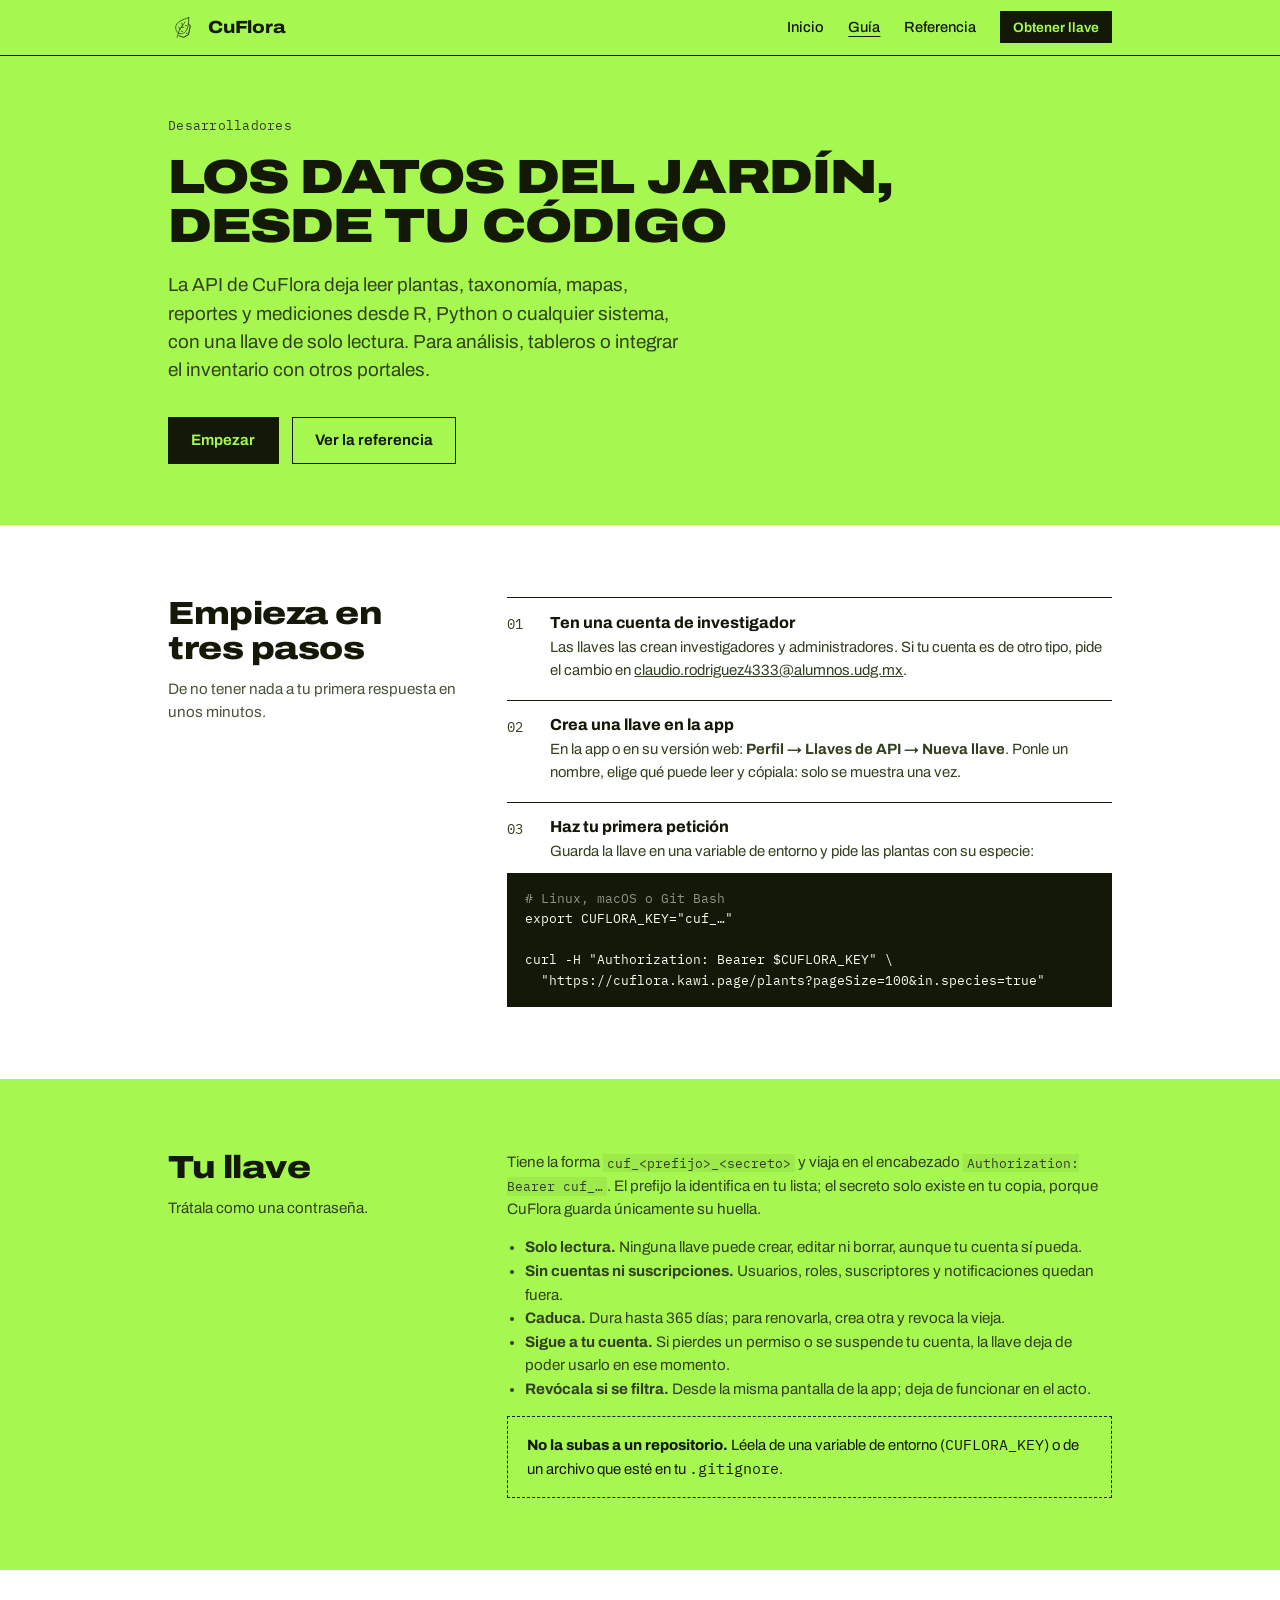
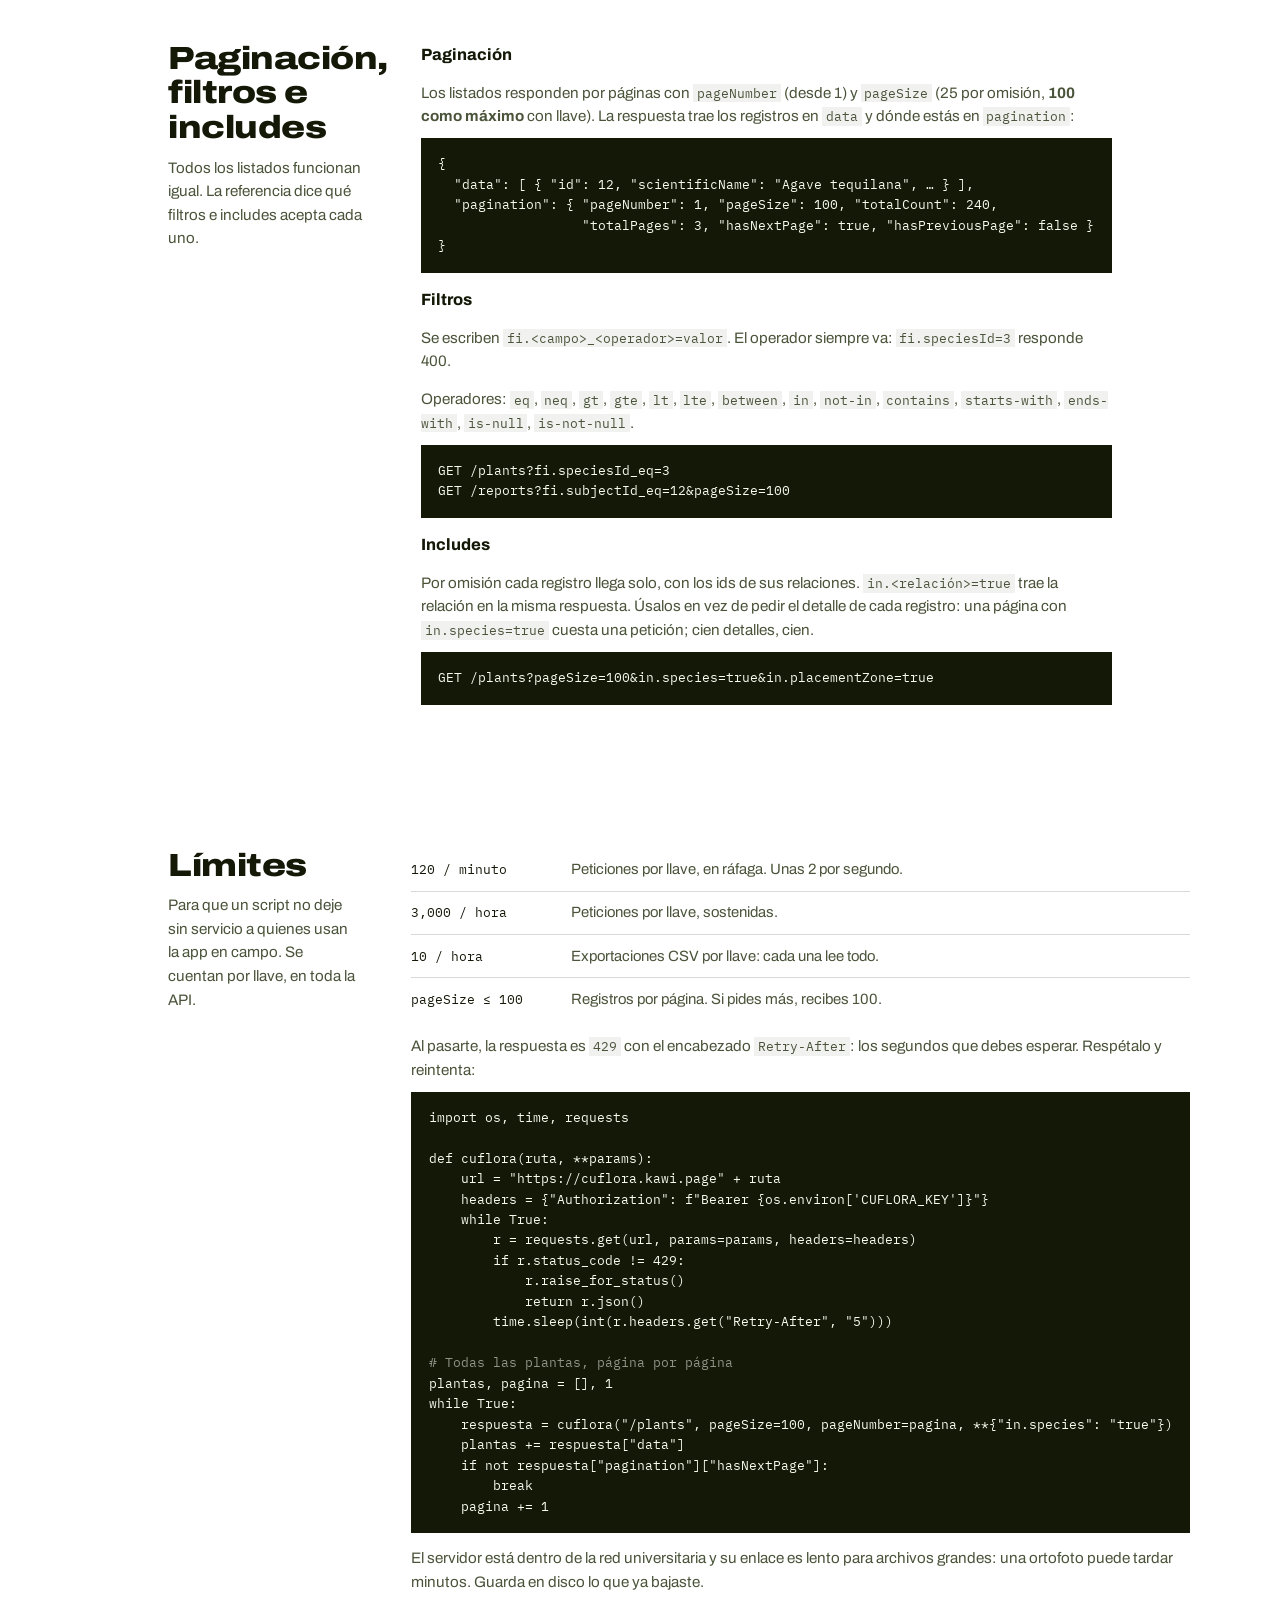
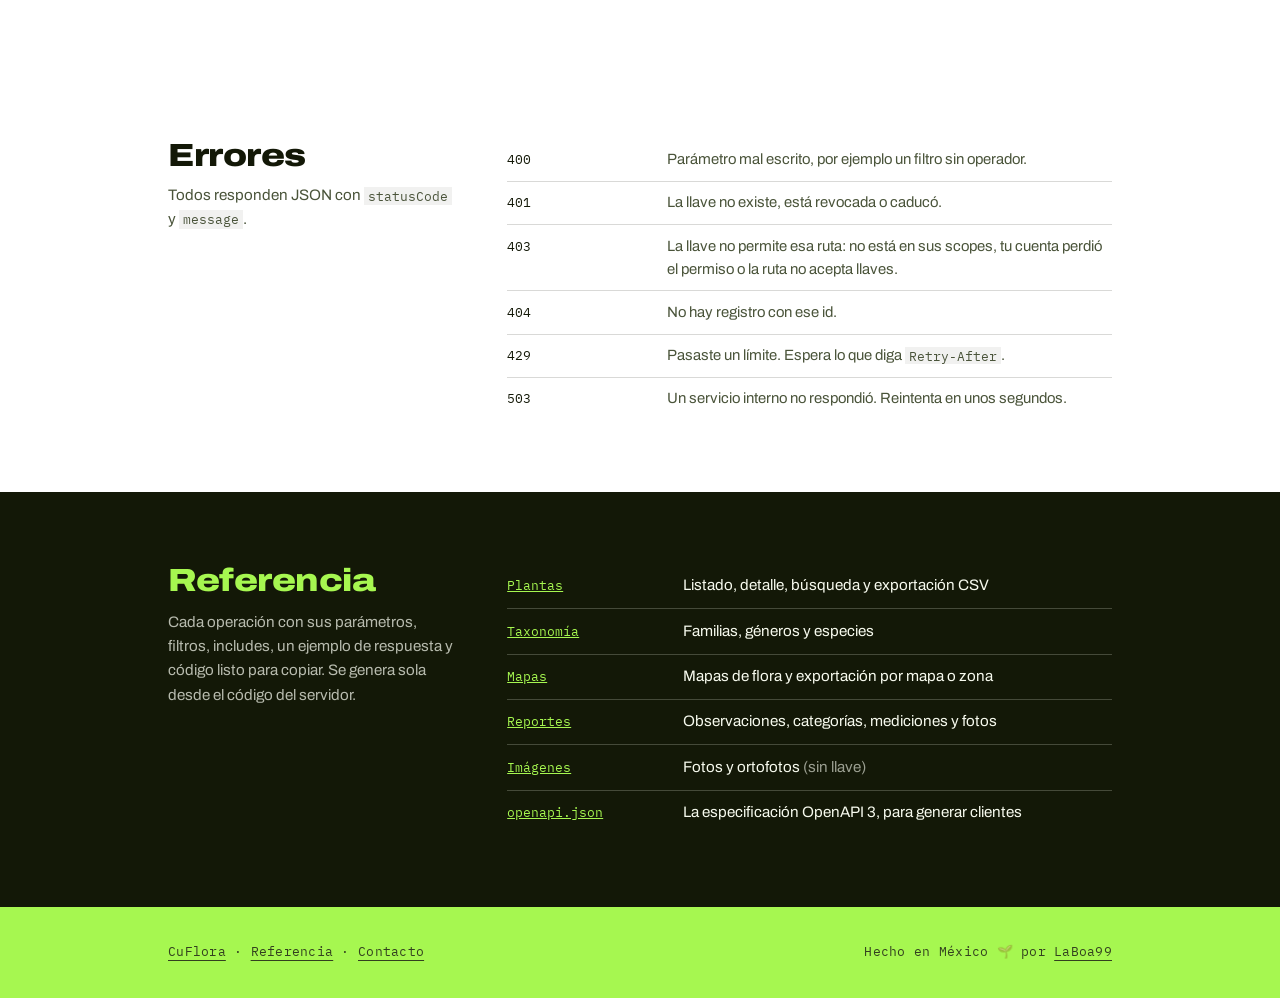
==== desarrolladores/index.html @ fa400cbd "Documentación de la API para desarrolladores - El CSS de la landing pasa a assets/estilos.css (sin c" ====
<!DOCTYPE html>
<html lang="es-MX">
<head>
<meta charset="UTF-8">
<meta name="viewport" content="width=device-width, initial-scale=1.0">
<title>API de CuFlora · Desarrolladores</title>
<meta name="description" content="Lee los datos de CuFlora —plantas, taxonomía, mapas, reportes y mediciones— desde R, Python u otros sistemas con una llave de API de solo lectura.">
<meta name="theme-color" content="#A6F750">
<link rel="canonical" href="https://info.cuflora.kawi.page/desarrolladores/">
<meta property="og:type" content="website">
<meta property="og:locale" content="es_MX">
<meta property="og:site_name" content="CuFlora">
<meta property="og:title" content="API de CuFlora · Desarrolladores">
<meta property="og:description" content="Lee los datos de CuFlora desde R, Python u otros sistemas con una llave de API de solo lectura.">
<meta property="og:image" content="https://info.cuflora.kawi.page/assets/og.png">
<link rel="icon" type="image/svg+xml" href="../assets/cuflora.svg">
<link rel="preconnect" href="https://fonts.googleapis.com">
<link rel="preconnect" href="https://fonts.gstatic.com" crossorigin>
<link href="https://fonts.googleapis.com/css2?family=Archivo:wdth,wght@62..125,100..900&family=IBM+Plex+Mono:wght@400;500&display=swap" rel="stylesheet">
<link rel="stylesheet" href="../assets/estilos.css">
<link rel="stylesheet" href="../assets/desarrolladores.css">
</head>
<body>

<header>
  <div class="wrap nav">
    <a class="marca" href="../"><img src="../assets/cuflora.svg" alt="Logo de CuFlora">CuFlora</a>
    <div class="nav-der">
      <nav class="nav-links" aria-label="Desarrolladores">
        <a href="../">Inicio</a>
        <a href="./" aria-current="page">Guía</a>
        <a href="referencia/">Referencia</a>
      </nav>
      <a class="btn-nav" href="#llave">Obtener llave</a>
    </div>
  </div>
</header>

<main>
  <div class="hero doc-hero">
    <div class="wrap hero-int">
      <p class="migas mono">Desarrolladores</p>
      <h1>Los datos del jardín, desde tu código</h1>
      <p class="lead">La API de CuFlora deja leer plantas, taxonomía, mapas, reportes y mediciones desde R, Python o cualquier sistema, con una llave de solo lectura. Para análisis, tableros o integrar el inventario con otros portales.</p>
      <div class="hero-cta">
        <a class="btn" href="#empieza">Empezar</a>
        <a class="btn sec" href="referencia/">Ver la referencia</a>
      </div>
    </div>
  </div>

  <section class="panel" id="empieza">
    <div class="wrap sec-grid">
      <div>
        <h2>Empieza en tres pasos</h2>
        <p class="intro">De no tener nada a tu primera respuesta en unos minutos.</p>
      </div>
      <div>
        <ol class="pasos">
          <li>
            <div>
              <h3>Ten una cuenta de investigador</h3>
              <p>Las llaves las crean investigadores y administradores. Si tu cuenta es de otro tipo, pide el cambio en <a href="mailto:claudio.rodriguez4333@alumnos.udg.mx?subject=Llave%20de%20API%20CuFlora">claudio.rodriguez4333@alumnos.udg.mx</a>.</p>
            </div>
          </li>
          <li>
            <div>
              <h3>Crea una llave en la app</h3>
              <p>En la app o en su versión web: <b>Perfil → Llaves de API → Nueva llave</b>. Ponle un nombre, elige qué puede leer y cópiala: solo se muestra una vez.</p>
            </div>
          </li>
          <li>
            <div>
              <h3>Haz tu primera petición</h3>
              <p>Guarda la llave en una variable de entorno y pide las plantas con su especie:</p>
            </div>
          </li>
        </ol>
        <pre class="codigo"><span class="com"># Linux, macOS o Git Bash</span>
export CUFLORA_KEY="cuf_…"

curl -H "Authorization: Bearer $CUFLORA_KEY" \
  "https://cuflora.kawi.page/plants?pageSize=100&amp;in.species=true"</pre>
      </div>
    </div>
  </section>

  <section class="panel" id="llave" style="background: var(--lima)">
    <div class="wrap sec-grid">
      <div>
        <h2>Tu llave</h2>
        <p class="intro" style="color: var(--oliva-lima)">Trátala como una contraseña.</p>
      </div>
      <div class="prosa">
        <p style="color: var(--oliva-lima)">Tiene la forma <code>cuf_&lt;prefijo&gt;_&lt;secreto&gt;</code> y viaja en el encabezado <code>Authorization: Bearer cuf_…</code>. El prefijo la identifica en tu lista; el secreto solo existe en tu copia, porque CuFlora guarda únicamente su huella.</p>
        <ul>
          <li style="color: var(--oliva-lima)"><b>Solo lectura.</b> Ninguna llave puede crear, editar ni borrar, aunque tu cuenta sí pueda.</li>
          <li style="color: var(--oliva-lima)"><b>Sin cuentas ni suscripciones.</b> Usuarios, roles, suscriptores y notificaciones quedan fuera.</li>
          <li style="color: var(--oliva-lima)"><b>Caduca.</b> Dura hasta 365 días; para renovarla, crea otra y revoca la vieja.</li>
          <li style="color: var(--oliva-lima)"><b>Sigue a tu cuenta.</b> Si pierdes un permiso o se suspende tu cuenta, la llave deja de poder usarlo en ese momento.</li>
          <li style="color: var(--oliva-lima)"><b>Revócala si se filtra.</b> Desde la misma pantalla de la app; deja de funcionar en el acto.</li>
        </ul>
        <div class="aviso" style="border-color: var(--tinta)"><strong>No la subas a un repositorio.</strong> Léela de una variable de entorno (<code>CUFLORA_KEY</code>) o de un archivo que esté en tu <code>.gitignore</code>.</div>
      </div>
    </div>
  </section>

  <section class="panel" id="consultas">
    <div class="wrap sec-grid">
      <div>
        <h2>Paginación, filtros e includes</h2>
        <p class="intro">Todos los listados funcionan igual. La referencia dice qué filtros e includes acepta cada uno.</p>
      </div>
      <div class="prosa">
        <h3>Paginación</h3>
        <p>Los listados responden por páginas con <code>pageNumber</code> (desde 1) y <code>pageSize</code> (25 por omisión, <b>100 como máximo</b> con llave). La respuesta trae los registros en <code>data</code> y dónde estás en <code>pagination</code>:</p>
        <pre class="codigo">{
  "data": [ { "id": 12, "scientificName": "Agave tequilana", … } ],
  "pagination": { "pageNumber": 1, "pageSize": 100, "totalCount": 240,
                  "totalPages": 3, "hasNextPage": true, "hasPreviousPage": false }
}</pre>

        <h3>Filtros</h3>
        <p>Se escriben <code>fi.&lt;campo&gt;_&lt;operador&gt;=valor</code>. El operador siempre va: <code>fi.speciesId=3</code> responde 400.</p>
        <p>Operadores: <code>eq</code>, <code>neq</code>, <code>gt</code>, <code>gte</code>, <code>lt</code>, <code>lte</code>, <code>between</code>, <code>in</code>, <code>not-in</code>, <code>contains</code>, <code>starts-with</code>, <code>ends-with</code>, <code>is-null</code>, <code>is-not-null</code>.</p>
        <pre class="codigo">GET /plants?fi.speciesId_eq=3
GET /reports?fi.subjectId_eq=12&amp;pageSize=100</pre>

        <h3>Includes</h3>
        <p>Por omisión cada registro llega solo, con los ids de sus relaciones. <code>in.&lt;relación&gt;=true</code> trae la relación en la misma respuesta. Úsalos en vez de pedir el detalle de cada registro: una página con <code>in.species=true</code> cuesta una petición; cien detalles, cien.</p>
        <pre class="codigo">GET /plants?pageSize=100&amp;in.species=true&amp;in.placementZone=true</pre>
      </div>
    </div>
  </section>

  <section class="panel" id="limites">
    <div class="wrap sec-grid">
      <div>
        <h2>Límites</h2>
        <p class="intro">Para que un script no deje sin servicio a quienes usan la app en campo. Se cuentan por llave, en toda la API.</p>
      </div>
      <div class="prosa">
        <table class="limites">
          <tbody>
            <tr><th scope="row">120 / minuto</th><td>Peticiones por llave, en ráfaga. Unas 2 por segundo.</td></tr>
            <tr><th scope="row">3,000 / hora</th><td>Peticiones por llave, sostenidas.</td></tr>
            <tr><th scope="row">10 / hora</th><td>Exportaciones CSV por llave: cada una lee todo.</td></tr>
            <tr><th scope="row">pageSize ≤ 100</th><td>Registros por página. Si pides más, recibes 100.</td></tr>
          </tbody>
        </table>
        <p>Al pasarte, la respuesta es <code>429</code> con el encabezado <code>Retry-After</code>: los segundos que debes esperar. Respétalo y reintenta:</p>
        <pre class="codigo">import os, time, requests

def cuflora(ruta, **params):
    url = "https://cuflora.kawi.page" + ruta
    headers = {"Authorization": f"Bearer {os.environ['CUFLORA_KEY']}"}
    while True:
        r = requests.get(url, params=params, headers=headers)
        if r.status_code != 429:
            r.raise_for_status()
            return r.json()
        time.sleep(int(r.headers.get("Retry-After", "5")))

<span class="com"># Todas las plantas, página por página</span>
plantas, pagina = [], 1
while True:
    respuesta = cuflora("/plants", pageSize=100, pageNumber=pagina, **{"in.species": "true"})
    plantas += respuesta["data"]
    if not respuesta["pagination"]["hasNextPage"]:
        break
    pagina += 1</pre>
        <p>El servidor está dentro de la red universitaria y su enlace es lento para archivos grandes: una ortofoto puede tardar minutos. Guarda en disco lo que ya bajaste.</p>
      </div>
    </div>
  </section>

  <section class="panel" id="errores">
    <div class="wrap sec-grid">
      <div>
        <h2>Errores</h2>
        <p class="intro">Todos responden JSON con <code>statusCode</code> y <code>message</code>.</p>
      </div>
      <table class="limites">
        <tbody>
          <tr><th scope="row">400</th><td>Parámetro mal escrito, por ejemplo un filtro sin operador.</td></tr>
          <tr><th scope="row">401</th><td>La llave no existe, está revocada o caducó.</td></tr>
          <tr><th scope="row">403</th><td>La llave no permite esa ruta: no está en sus scopes, tu cuenta perdió el permiso o la ruta no acepta llaves.</td></tr>
          <tr><th scope="row">404</th><td>No hay registro con ese id.</td></tr>
          <tr><th scope="row">429</th><td>Pasaste un límite. Espera lo que diga <code>Retry-After</code>.</td></tr>
          <tr><th scope="row">503</th><td>Un servicio interno no respondió. Reintenta en unos segundos.</td></tr>
        </tbody>
      </table>
    </div>
  </section>

  <section class="panel-tinta" id="referencia">
    <div class="wrap sec-grid">
      <div>
        <h2>Referencia</h2>
        <p class="intro">Cada operación con sus parámetros, filtros, includes, un ejemplo de respuesta y código listo para copiar. Se genera sola desde el código del servidor.</p>
      </div>
      <table class="stack-tabla">
        <tbody>
          <tr><th scope="row"><a href="referencia/plantas.html">Plantas</a></th><td>Listado, detalle, búsqueda y exportación CSV</td></tr>
          <tr><th scope="row"><a href="referencia/taxonomia.html">Taxonomía</a></th><td>Familias, géneros y especies</td></tr>
          <tr><th scope="row"><a href="referencia/mapas.html">Mapas</a></th><td>Mapas de flora y exportación por mapa o zona</td></tr>
          <tr><th scope="row"><a href="referencia/reportes.html">Reportes</a></th><td>Observaciones, categorías, mediciones y fotos</td></tr>
          <tr><th scope="row"><a href="referencia/imagenes.html">Imágenes</a></th><td>Fotos y ortofotos <span class="nota">(sin llave)</span></td></tr>
          <tr><th scope="row"><a href="openapi.json">openapi.json</a></th><td>La especificación OpenAPI 3, para generar clientes</td></tr>
        </tbody>
      </table>
    </div>
  </section>
</main>

<footer>
  <div class="wrap foot">
    <span class="mono"><a href="../">CuFlora</a> · <a href="referencia/">Referencia</a> · <a href="mailto:claudio.rodriguez4333@alumnos.udg.mx?subject=API%20CuFlora">Contacto</a></span>
    <span class="mono">Hecho en México 🌱 por <a href="https://github.com/LaBoa99">LaBoa99</a></span>
  </div>
</footer>

</body>
</html>
---- assets/estilos.css ----
/* Estilos de info.cuflora.kawi.page. Los comparte la landing y la documentación
   para desarrolladores (desarrolladores/). Diseño v3. */
:root {
  --lima: #A6F750;
  --tinta: #131807;
  --panel: #ffffff;
  --oliva: #4a543a;        /* texto atenuado sobre panel blanco — 8.0:1 */
  --oliva-lima: #33401f;   /* texto atenuado sobre lima — 8.5:1 */
  --hairline: rgba(19, 24, 7, 0.16);
  --hairline-inv: rgba(247, 250, 238, 0.22);
  --ease: cubic-bezier(0.22, 1, 0.36, 1); /* ease-out-quint */
  --t-fast: 140ms;
  --t-med: 260ms;
  color-scheme: light;
  interpolate-size: allow-keywords;
}

* { margin: 0; padding: 0; box-sizing: border-box; }
html { scroll-behavior: smooth; }
@media (prefers-reduced-motion: reduce) {
  html { scroll-behavior: auto; }
  *, *::before, *::after { animation: none !important; transition: none !important; }
}

body {
  font-family: "Archivo", system-ui, sans-serif;
  background: var(--lima);
  color: var(--tinta);
  line-height: 1.55;
  font-size: 1rem;
}

a { color: inherit; }
a:focus-visible, button:focus-visible, summary:focus-visible {
  outline: 2px solid var(--tinta);
  outline-offset: 3px;
  border-radius: 1px;
}
::selection { background: var(--tinta); color: var(--lima); }

.wrap { max-width: 64rem; margin-inline: auto; padding-inline: clamp(1.25rem, 4vw, 2.5rem); }

.mono {
  font-family: "IBM Plex Mono", ui-monospace, monospace;
  font-size: 0.8125rem;
  letter-spacing: 0.02em;
}

/* ---------- Header ---------- */
header {
  position: sticky;
  top: 0;
  z-index: 10;
  background: var(--lima);
  border-bottom: 1px solid var(--tinta);
}
.nav {
  display: flex;
  align-items: center;
  justify-content: space-between;
  gap: 1rem;
  padding-block: 0.7rem;
}
.marca {
  display: flex;
  align-items: center;
  gap: 0.6rem;
  text-decoration: none;
  font-weight: 800;
  font-stretch: 115%;
  font-size: 1.1rem;
  letter-spacing: -0.01em;
}
.marca img { width: 1.9rem; height: 1.9rem; display: block; }
.nav-links { display: flex; align-items: center; gap: 1.5rem; }
.nav-links a {
  text-decoration: none;
  font-weight: 500;
  font-size: 0.92rem;
  text-underline-offset: 0.35em;
  transition: text-underline-offset var(--t-fast) var(--ease);
}
.nav-links a:hover { text-decoration: underline; text-underline-offset: 0.25em; }
@media (max-width: 40rem) {
  .nav { flex-wrap: wrap; }
  .nav-links { width: 100%; justify-content: space-between; gap: 0.6rem; padding-bottom: 0.55rem; }
  .nav-links a { font-size: 0.85rem; }
}
main [id] { scroll-margin-top: 4rem; }
@media (max-width: 40rem) { main [id] { scroll-margin-top: 6.5rem; } }

/* ---------- Hero ---------- */
.hero-int { padding-block: clamp(3rem, 8vw, 5.5rem); }
.hero h1 {
  font-weight: 900;
  font-stretch: 122%;
  font-size: clamp(1.5rem, 6.2vw, 4rem);
  line-height: 1.02;
  letter-spacing: -0.02em;
  text-transform: uppercase;
  text-wrap: balance;
}
.hero-abajo {
  display: grid;
  grid-template-columns: 1.2fr 0.8fr;
  gap: clamp(1.5rem, 4vw, 3.5rem);
  align-items: center;
  margin-top: 0.5rem;
}
.hero-abajo > * { min-width: 0; }
@media (max-width: 48rem) {
  .hero-int { padding-block: 2.5rem; }
  .hero-abajo { grid-template-columns: 1fr; }
  .hero-art { max-width: 15rem; }
}
.hero p.lead {
  margin-top: 1.3rem;
  font-size: clamp(1.02rem, 1.8vw, 1.18rem);
  max-width: 32rem;
  line-height: 1.5;
  color: var(--oliva-lima);
}
.hero-datos {
  margin-top: 1.5rem;
  color: var(--oliva-lima);
  display: flex;
  flex-wrap: wrap;
  gap: 0.3rem 0.75rem;
}
.hero-datos span { white-space: nowrap; }
.hero-datos span + span::before { content: "·"; margin-right: 0.75rem; }
.hero-cta { margin-top: 2rem; display: flex; gap: 0.8rem; flex-wrap: wrap; }
.btn {
  display: inline-block;
  text-decoration: none;
  font-weight: 650;
  font-size: 0.95rem;
  padding: 0.7rem 1.4rem;
  background: var(--tinta);
  color: var(--lima);
  border: 1px solid var(--tinta);
  transition: transform var(--t-fast) var(--ease), background-color var(--t-fast) var(--ease), color var(--t-fast) var(--ease);
}
.btn:hover { transform: translateY(-1px); }
.btn:active { transform: scale(0.98); }
.btn.sec { background: transparent; color: var(--tinta); }
.btn.sec:hover { background: rgba(19, 24, 7, 0.06); }
.hero-art { justify-self: center; width: 100%; max-width: 20rem; border: 1px solid var(--tinta); }
.hero-art img { display: block; width: 100%; height: auto; }

@keyframes entra {
  from { opacity: 0; transform: translateY(10px); }
  to   { opacity: 1; transform: none; }
}
.hero h1, .hero-abajo > * { animation: entra 480ms var(--ease) backwards; }
.hero-abajo > div:first-child { animation-delay: 60ms; }
.hero-abajo > .hero-art { animation-delay: 120ms; }

/* ---------- Paneles ---------- */
.panel { background: var(--panel); }
.panel-tinta { background: var(--tinta); color: #f7faee; }
section { padding-block: clamp(2.8rem, 6vw, 4.5rem); }

.sec-grid {
  display: grid;
  grid-template-columns: minmax(12rem, 18rem) 1fr;
  gap: clamp(1.5rem, 4vw, 3.5rem);
  align-items: start;
}
@media (max-width: 48rem) { .sec-grid { grid-template-columns: 1fr; } }
.sec-grid > div:first-child {
  position: sticky;
  top: 4.5rem;
  align-self: start;
}
.sec-grid h2 {
  font-weight: 850;
  font-stretch: 118%;
  font-size: clamp(1.5rem, 3vw, 2rem);
  line-height: 1.08;
  letter-spacing: -0.015em;
  text-wrap: balance;
}
.sec-grid .intro { margin-top: 0.7rem; color: var(--oliva); font-size: 0.95rem; }
@media (max-width: 48rem) { .sec-grid > div:first-child { position: static; } }

/* Qué es: lista de definiciones densa */
.defs { display: grid; gap: 1.4rem; }
.defs > div {
  display: grid;
  grid-template-columns: minmax(9rem, 12rem) 1fr;
  gap: 1rem;
  padding-top: 1.4rem;
  border-top: 1px solid var(--hairline);
}
.defs > div:first-child { padding-top: 0; border-top: 0; }
@media (max-width: 34rem) { .defs > div { grid-template-columns: 1fr; gap: 0.3rem; } }
.defs dt { font-weight: 700; font-size: 1rem; line-height: 1.35; }
.defs dd { color: var(--oliva); font-size: 0.95rem; }

/* Características: revelación progresiva */
.acc { border-top: 1px solid var(--hairline); }
.acc details { border-bottom: 1px solid var(--hairline); }
.acc summary {
  list-style: none;
  cursor: pointer;
  display: grid;
  grid-template-columns: 5.5rem 1fr auto;
  align-items: baseline;
  gap: 1rem;
  padding-block: 0.9rem;
  transition: background-color var(--t-fast) var(--ease);
}
.acc summary::-webkit-details-marker { display: none; }
.acc summary:hover { background: rgba(19, 24, 7, 0.035); }
.acc summary:active { transform: scale(0.995); }
.acc .clave { color: var(--oliva); }
.acc h3 { font-weight: 700; font-size: 1.02rem; line-height: 1.3; }
.acc .marcador {
  font-family: "IBM Plex Mono", ui-monospace, monospace;
  font-size: 0.9rem;
  color: var(--oliva);
  transition: transform var(--t-med) var(--ease);
  align-self: center;
}
.acc details[open] .marcador { transform: rotate(45deg); }
.acc details::details-content {
  block-size: 0;
  overflow: hidden;
  transition: block-size var(--t-med) var(--ease), content-visibility var(--t-med) allow-discrete;
}
.acc details[open]::details-content { block-size: auto; }
.acc .cuerpo {
  padding: 0 0 1.1rem;
  color: var(--oliva);
  font-size: 0.95rem;
  max-width: 42rem;
}
@media (min-width: 34rem) { .acc .cuerpo { padding-left: 6.5rem; } }
@media (max-width: 34rem) {
  .acc summary { grid-template-columns: 1fr auto; }
  .acc .clave { display: none; }
}
.acc .cuerpo p { margin: 0; }
.acc .cuerpo p + p { margin-top: 0.6rem; }
.acc.faq summary { grid-template-columns: 1fr auto; }
.acc.faq .cuerpo { padding-left: 0; }
.acc .cuerpo a { color: var(--tinta); font-weight: 650; }
.acc .pipe {
  list-style: none;
  counter-reset: fase;
  margin-top: 1rem;
  display: flex;
  flex-direction: column;
  gap: 0.7rem;
}
.acc .pipe li {
  counter-increment: fase;
  position: relative;
  padding-left: 1.7rem;
}
.acc .pipe li::before {
  content: counter(fase, upper-alpha);
  position: absolute;
  left: 0;
  top: 0.05em;
  font-family: "IBM Plex Mono", ui-monospace, monospace;
  font-size: 0.8rem;
  font-weight: 500;
  color: var(--tinta);
}
.acc .pipe b { font-weight: 700; color: var(--tinta); }
.acc .pipe .opt { color: var(--oliva); font-weight: 400; }

/* Flujo: secuencia real sobre lima */
.flujo ol {
  list-style: none;
  counter-reset: paso;
  display: grid;
  grid-template-columns: repeat(auto-fit, minmax(14rem, 1fr));
  gap: 1.5rem 2rem;
}
.flujo li { counter-increment: paso; border-top: 1px solid var(--tinta); padding-top: 1rem; }
.flujo li::before {
  content: counter(paso, decimal-leading-zero);
  font-family: "IBM Plex Mono", ui-monospace, monospace;
  font-size: 0.85rem;
  color: var(--oliva-lima);
  display: block;
  margin-bottom: 0.5rem;
}
.flujo h3 { font-weight: 750; font-size: 1.05rem; margin-bottom: 0.3rem; }
.flujo p { color: var(--oliva-lima); font-size: 0.95rem; max-width: 26rem; }
.flujo .sec-head { margin-bottom: 2rem; max-width: 34rem; }
.flujo .sec-head h2 {
  font-weight: 850;
  font-stretch: 118%;
  font-size: clamp(1.5rem, 3vw, 2rem);
  line-height: 1.08;
  letter-spacing: -0.015em;
}

/* Tecnología: tabla de especificación */
.stack-tabla { width: 100%; border-collapse: collapse; }
.stack-tabla tr { border-top: 1px solid var(--hairline-inv); }
.stack-tabla tr:first-child { border-top: 0; }
.stack-tabla th, .stack-tabla td {
  text-align: left;
  padding-block: 0.65rem;
  vertical-align: baseline;
  font-weight: 400;
}
.stack-tabla th {
  font-family: "IBM Plex Mono", ui-monospace, monospace;
  font-size: 0.8125rem;
  color: var(--lima);
  width: 11rem;
  padding-right: 1rem;
  white-space: nowrap;
}
.stack-tabla td { font-size: 0.95rem; }
.stack-tabla .nota { color: rgba(247, 250, 238, 0.6); }
@media (max-width: 30rem) {
  .stack-tabla th { width: auto; min-width: 7rem; padding-right: 0.9rem; white-space: normal; }
}
.panel-tinta .sec-grid h2 { color: var(--lima); }
.panel-tinta .sec-grid .intro { color: rgba(247, 250, 238, 0.72); line-height: 1.6; }

/* Botón de descarga */
.btn svg { width: 1.05rem; height: 1.05rem; vertical-align: -0.18em; margin-right: 0.5rem; }
.btn-nav {
  text-decoration: none;
  font-weight: 650;
  font-size: 0.85rem;
  padding: 0.35rem 0.8rem;
  background: var(--tinta);
  color: var(--lima);
  white-space: nowrap;
  transition: transform var(--t-fast) var(--ease);
}
.btn-nav:hover { transform: translateY(-1px); }
.nav-der { display: flex; align-items: center; gap: 1.5rem; }
@media (max-width: 40rem) {
  .nav-der { display: contents; }
  .btn-nav { order: 1; }
  .nav-links { order: 2; }
}
.hero-meta { margin-top: 0.8rem; color: var(--oliva-lima); }

/* Captura en marco de teléfono */
.tel {
  border: 1px solid var(--tinta);
  border-radius: 1.5rem;
  background: var(--tinta);
  padding: 0.4rem;
}
.tel img {
  display: block;
  width: 100%;
  height: auto;
  border-radius: 1.15rem;
  aspect-ratio: 610 / 1356;
  background: #181e10;
}
.hero-art.tel { max-width: 16rem; }
@media (max-width: 48rem) { .hero-art.tel { max-width: 13rem; } }

/* La app: galería */
.galeria {
  display: grid;
  grid-auto-flow: column;
  grid-auto-columns: clamp(10.5rem, 40vw, 13rem);
  gap: 1.5rem;
  overflow-x: auto;
  scroll-snap-type: x mandatory;
  padding-bottom: 1.2rem;
  scrollbar-color: var(--tinta) transparent;
}
.galeria:focus-visible { outline: 2px solid var(--tinta); outline-offset: 4px; }
.galeria figure { scroll-snap-align: start; }
.galeria figcaption { margin-top: 0.8rem; }
.galeria figcaption strong { display: block; font-weight: 700; font-size: 0.95rem; }
.galeria figcaption span { display: block; color: var(--oliva); font-size: 0.88rem; line-height: 1.45; margin-top: 0.15rem; }
.pista { margin-top: 0.9rem; color: var(--oliva); }

/* Descarga */
.apk { border: 1px solid var(--tinta); background: var(--panel); padding: 1.4rem; }
.apk h3 { font-weight: 850; font-stretch: 115%; font-size: 1.35rem; line-height: 1.1; margin-top: 0.3rem; }
.apk .btn { margin-top: 1.1rem; width: 100%; text-align: center; font-size: 1rem; padding-block: 0.85rem; }
.apk dl {
  margin-top: 1.3rem;
  display: grid;
  grid-template-columns: auto 1fr;
  gap: 0.45rem 1rem;
  font-size: 0.9rem;
}
.apk dt { font-family: "IBM Plex Mono", ui-monospace, monospace; font-size: 0.78rem; color: var(--oliva); padding-top: 0.12rem; }
.apk dd { min-width: 0; }
.apk code { font-family: "IBM Plex Mono", ui-monospace, monospace; font-size: 0.78rem; overflow-wrap: anywhere; }
.apk .otras { margin-top: 1.1rem; font-size: 0.85rem; color: var(--oliva); }
.descarga-cols { display: grid; gap: 2rem; }
.pasos { list-style: none; counter-reset: p; display: grid; gap: 1.1rem; }
.pasos li {
  counter-increment: p;
  display: grid;
  grid-template-columns: 1.9rem 1fr;
  gap: 0.8rem;
  border-top: 1px solid var(--tinta);
  padding-top: 0.9rem;
}
.pasos li::before {
  content: counter(p, decimal-leading-zero);
  font-family: "IBM Plex Mono", ui-monospace, monospace;
  font-size: 0.85rem;
  color: var(--oliva-lima);
  padding-top: 0.1rem;
}
.pasos h3 { font-size: 1rem; font-weight: 750; line-height: 1.3; }
.pasos p { font-size: 0.93rem; color: var(--oliva-lima); margin-top: 0.15rem; }
.cuenta { border: 1px dashed var(--tinta); padding: 1rem 1.2rem; }
.cuenta h3 { font-size: 1rem; font-weight: 750; }
.cuenta p { font-size: 0.93rem; color: var(--oliva-lima); margin-top: 0.2rem; }
.cuenta a { font-weight: 700; color: var(--tinta); }
.cuenta a, .acc .cuerpo a { overflow-wrap: anywhere; }
#descarga .sec-grid .intro { color: var(--oliva-lima); }

/* ---------- Footer ---------- */
footer { padding-block: 2.2rem; }
.foot {
  display: flex;
  justify-content: space-between;
  align-items: center;
  gap: 1rem;
  flex-wrap: wrap;
  color: var(--oliva-lima);
}
.foot a { text-underline-offset: 0.3em; }
---- assets/desarrolladores.css ----
/* Documentación para desarrolladores (desarrolladores/). Se apoya en estilos.css:
   mismos tokens (--lima, --tinta, --oliva, --hairline), tipografías y componentes
   (.panel, .sec-grid, .acc, .pasos). Aquí solo lo que la landing no necesitaba. */

/* Cabecera de página: el hero de la landing, más bajo */
.doc-hero .hero-int { padding-block: clamp(2.2rem, 6vw, 3.8rem); }
.doc-hero h1 {
  font-weight: 900;
  font-stretch: 122%;
  font-size: clamp(1.6rem, 5vw, 3rem);
  line-height: 1.02;
  letter-spacing: -0.02em;
  text-transform: uppercase;
  text-wrap: balance;
}
.doc-hero .lead {
  margin-top: 1rem;
  max-width: 38rem;
  font-size: clamp(1rem, 1.8vw, 1.12rem);
  color: var(--oliva-lima);
}
.doc-hero .migas { margin-bottom: 1rem; color: var(--oliva-lima); }
.doc-hero .migas a { text-underline-offset: 0.3em; }
.nav-links a[aria-current="page"] { text-decoration: underline; text-underline-offset: 0.25em; }

/* Código */
code, .codigo {
  font-family: "IBM Plex Mono", ui-monospace, monospace;
}
p code, li code, td code, dd code, .cuerpo code {
  font-size: 0.85em;
  background: rgba(19, 24, 7, 0.06);
  padding: 0.05em 0.3em;
  overflow-wrap: anywhere;
}
.panel-tinta p code { background: rgba(247, 250, 238, 0.1); }
pre.codigo {
  background: var(--tinta);
  color: #f7faee;
  font-size: 0.8rem;
  line-height: 1.6;
  padding: 1rem 1.1rem;
  overflow-x: auto;
  margin-top: 0.6rem;
  tab-size: 4;
  scrollbar-color: var(--lima) transparent;
}
pre.codigo .com { color: rgba(247, 250, 238, 0.55); }

/* Ejemplos por lenguaje: details compactos, el primero abierto */
.ejemplos { margin-top: 1.1rem; display: grid; gap: 0.4rem; }
.ejemplos details > summary {
  list-style: none;
  cursor: pointer;
  font-family: "IBM Plex Mono", ui-monospace, monospace;
  font-size: 0.78rem;
  color: var(--oliva);
  display: inline-flex;
  gap: 0.5rem;
  align-items: center;
}
.ejemplos details > summary::-webkit-details-marker { display: none; }
.ejemplos details > summary::before { content: "+"; transition: transform var(--t-fast) var(--ease); }
.ejemplos details[open] > summary::before { transform: rotate(45deg); }
.ejemplos details > summary:hover { color: var(--tinta); }

/* Método y ruta en el resumen de cada operación */
.metodo {
  display: inline-block;
  font-family: "IBM Plex Mono", ui-monospace, monospace;
  font-size: 0.72rem;
  font-weight: 500;
  letter-spacing: 0.04em;
  background: var(--tinta);
  color: var(--lima);
  padding: 0.12rem 0.45rem;
}
.acc.ref summary { grid-template-columns: 5.5rem 1fr auto; }
.acc.ref h3 .ruta {
  display: block;
  font-family: "IBM Plex Mono", ui-monospace, monospace;
  font-weight: 500;
  font-size: 0.9rem;
  overflow-wrap: anywhere;
}
.acc.ref h3 .res { display: block; font-weight: 400; color: var(--oliva); font-size: 0.92rem; margin-top: 0.1rem; }
@media (max-width: 34rem) {
  .acc.ref summary { grid-template-columns: 1fr auto; }
  .acc.ref .clave { display: block; grid-column: 1 / -1; }
}
.acc.ref .cuerpo { max-width: none; color: var(--tinta); }
.acc.ref .cuerpo > p { color: var(--oliva); }
.acc.ref .cuerpo > * + * { margin-top: 1rem; }

/* Datos de la operación: permiso, tipo */
.ficha {
  display: grid;
  grid-template-columns: auto 1fr;
  gap: 0.35rem 1rem;
  font-size: 0.9rem;
}
.ficha dt {
  font-family: "IBM Plex Mono", ui-monospace, monospace;
  font-size: 0.78rem;
  color: var(--oliva);
  padding-top: 0.12rem;
}

/* Tabla de parámetros: la de la arquitectura, sobre blanco */
.params { width: 100%; border-collapse: collapse; font-size: 0.9rem; }
.params caption {
  text-align: left;
  font-family: "IBM Plex Mono", ui-monospace, monospace;
  font-size: 0.78rem;
  color: var(--oliva);
  padding-bottom: 0.4rem;
}
.params tr { border-top: 1px solid var(--hairline); }
.params th, .params td { text-align: left; padding: 0.5rem 1rem 0.5rem 0; vertical-align: baseline; font-weight: 400; }
.params th { font-family: "IBM Plex Mono", ui-monospace, monospace; font-size: 0.8rem; white-space: nowrap; }
.params td.tipo { font-family: "IBM Plex Mono", ui-monospace, monospace; font-size: 0.78rem; color: var(--oliva); white-space: nowrap; }
.params td { color: var(--oliva); }
@media (max-width: 34rem) {
  .params th, .params td.tipo { white-space: normal; }
}

/* Filtros e includes como etiquetas */
.chips { display: flex; flex-wrap: wrap; gap: 0.35rem; margin-top: 0.4rem; }
.chips code {
  font-size: 0.78rem;
  background: transparent;
  border: 1px solid var(--hairline);
  padding: 0.1rem 0.45rem;
}
.chips-titulo { font-family: "IBM Plex Mono", ui-monospace, monospace; font-size: 0.78rem; color: var(--oliva); }

/* Índice de la referencia */
.ref-lista { list-style: none; border-top: 1px solid var(--hairline); }
.ref-lista li { border-bottom: 1px solid var(--hairline); }
.ref-lista a {
  display: grid;
  grid-template-columns: 1fr auto;
  gap: 1rem;
  align-items: baseline;
  padding-block: 0.9rem;
  text-decoration: none;
  transition: background-color var(--t-fast) var(--ease);
}
.ref-lista a:hover { background: rgba(19, 24, 7, 0.035); }
.ref-lista strong { font-weight: 700; font-size: 1.02rem; }
.ref-lista span { display: block; color: var(--oliva); font-size: 0.92rem; }
.ref-lista .mono { color: var(--oliva); white-space: nowrap; }

/* Índice lateral de operaciones dentro de una página de referencia */
.indice { list-style: none; margin-top: 1.2rem; display: grid; gap: 0.3rem; }
.indice a { font-family: "IBM Plex Mono", ui-monospace, monospace; font-size: 0.78rem; text-decoration: none; color: var(--oliva); overflow-wrap: anywhere; }
.indice a:hover { color: var(--tinta); text-decoration: underline; text-underline-offset: 0.25em; }

/* Avisos y tablas de límites */
.aviso { border: 1px dashed var(--tinta); padding: 1rem 1.2rem; font-size: 0.93rem; }
.aviso strong { font-weight: 750; }
.limites { width: 100%; border-collapse: collapse; font-size: 0.93rem; }
.limites tr { border-top: 1px solid var(--hairline); }
.limites tr:first-child { border-top: 0; }
.limites th, .limites td { text-align: left; padding-block: 0.6rem; vertical-align: baseline; font-weight: 400; }
.limites th { font-family: "IBM Plex Mono", ui-monospace, monospace; font-size: 0.8125rem; padding-right: 1rem; white-space: nowrap; width: 10rem; }
.limites td { color: var(--oliva); }
.prosa > * + * { margin-top: 0.9rem; }
.prosa p, .prosa li { color: var(--oliva); font-size: 0.95rem; }
.prosa ul { padding-left: 1.1rem; }
.prosa h3 { font-weight: 750; font-size: 1.02rem; color: var(--tinta); }
.prosa a { color: var(--tinta); font-weight: 650; }

.generada { color: var(--oliva-lima); }
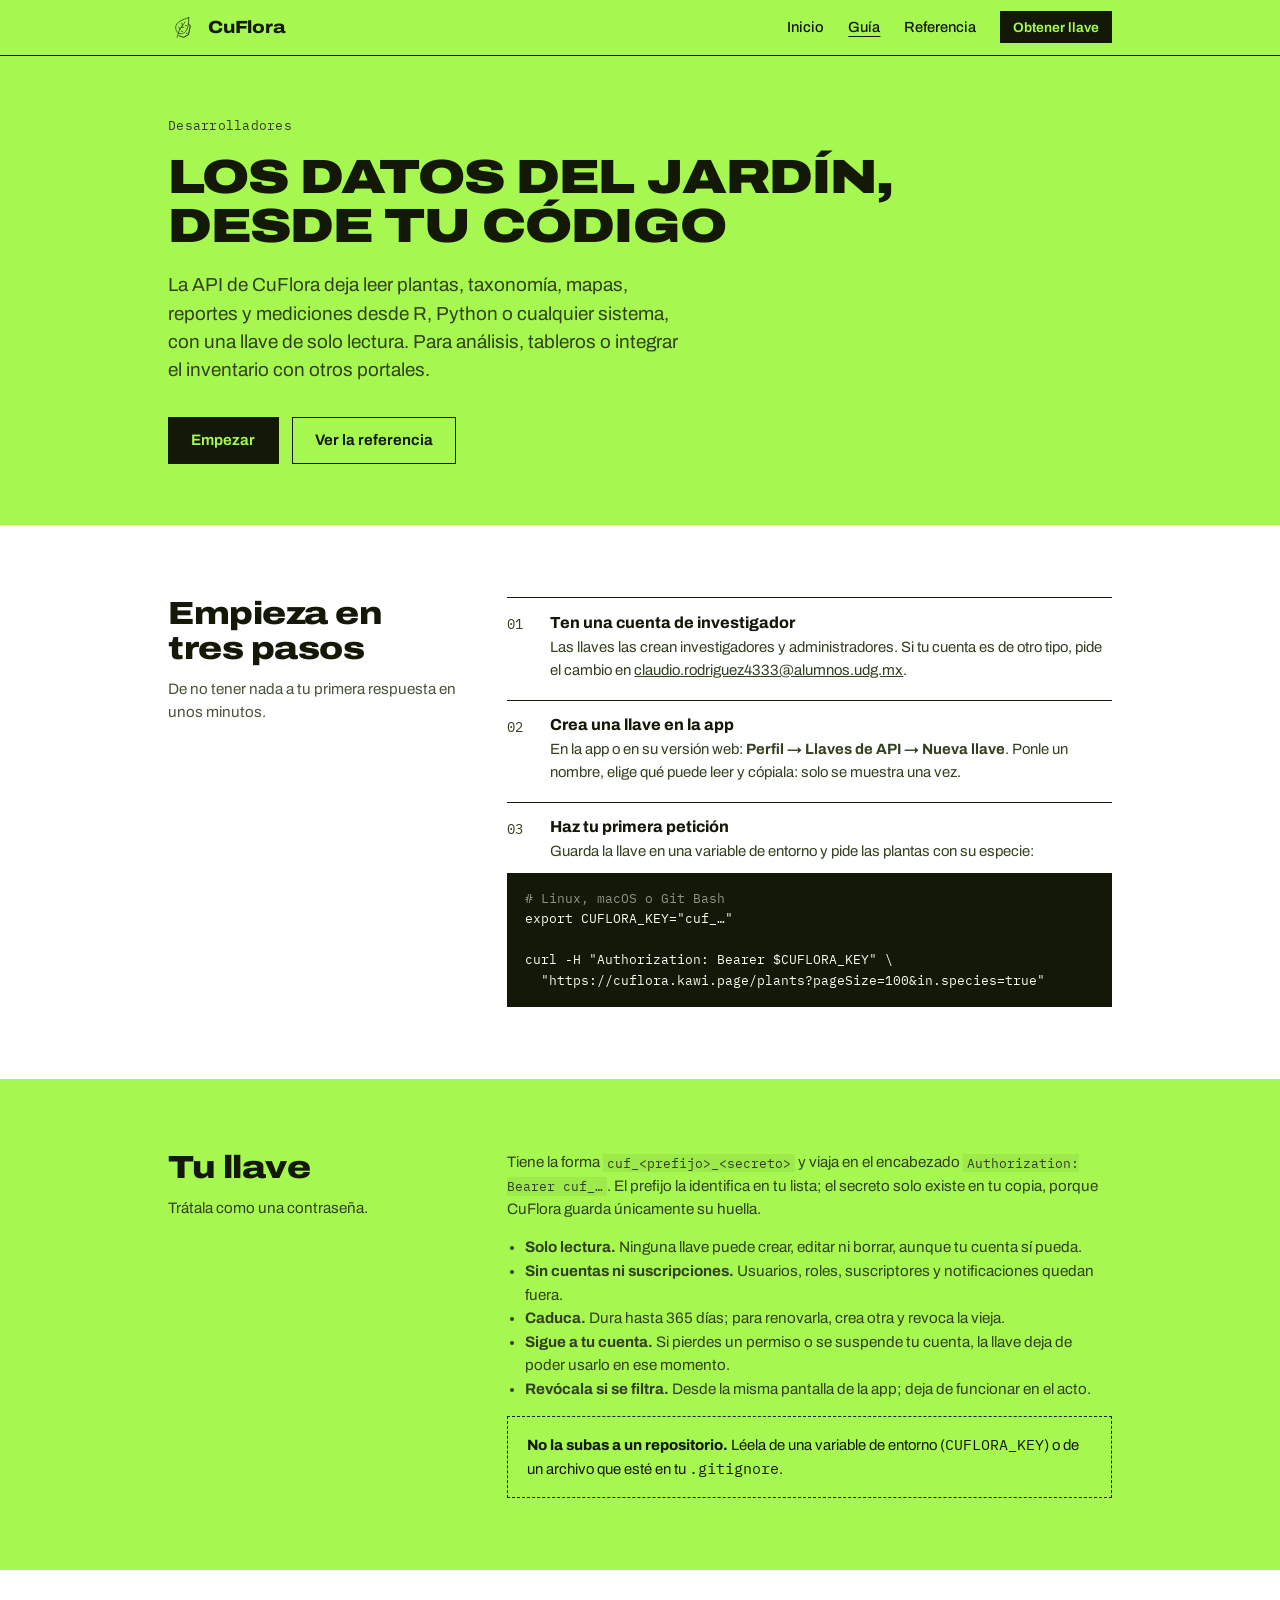
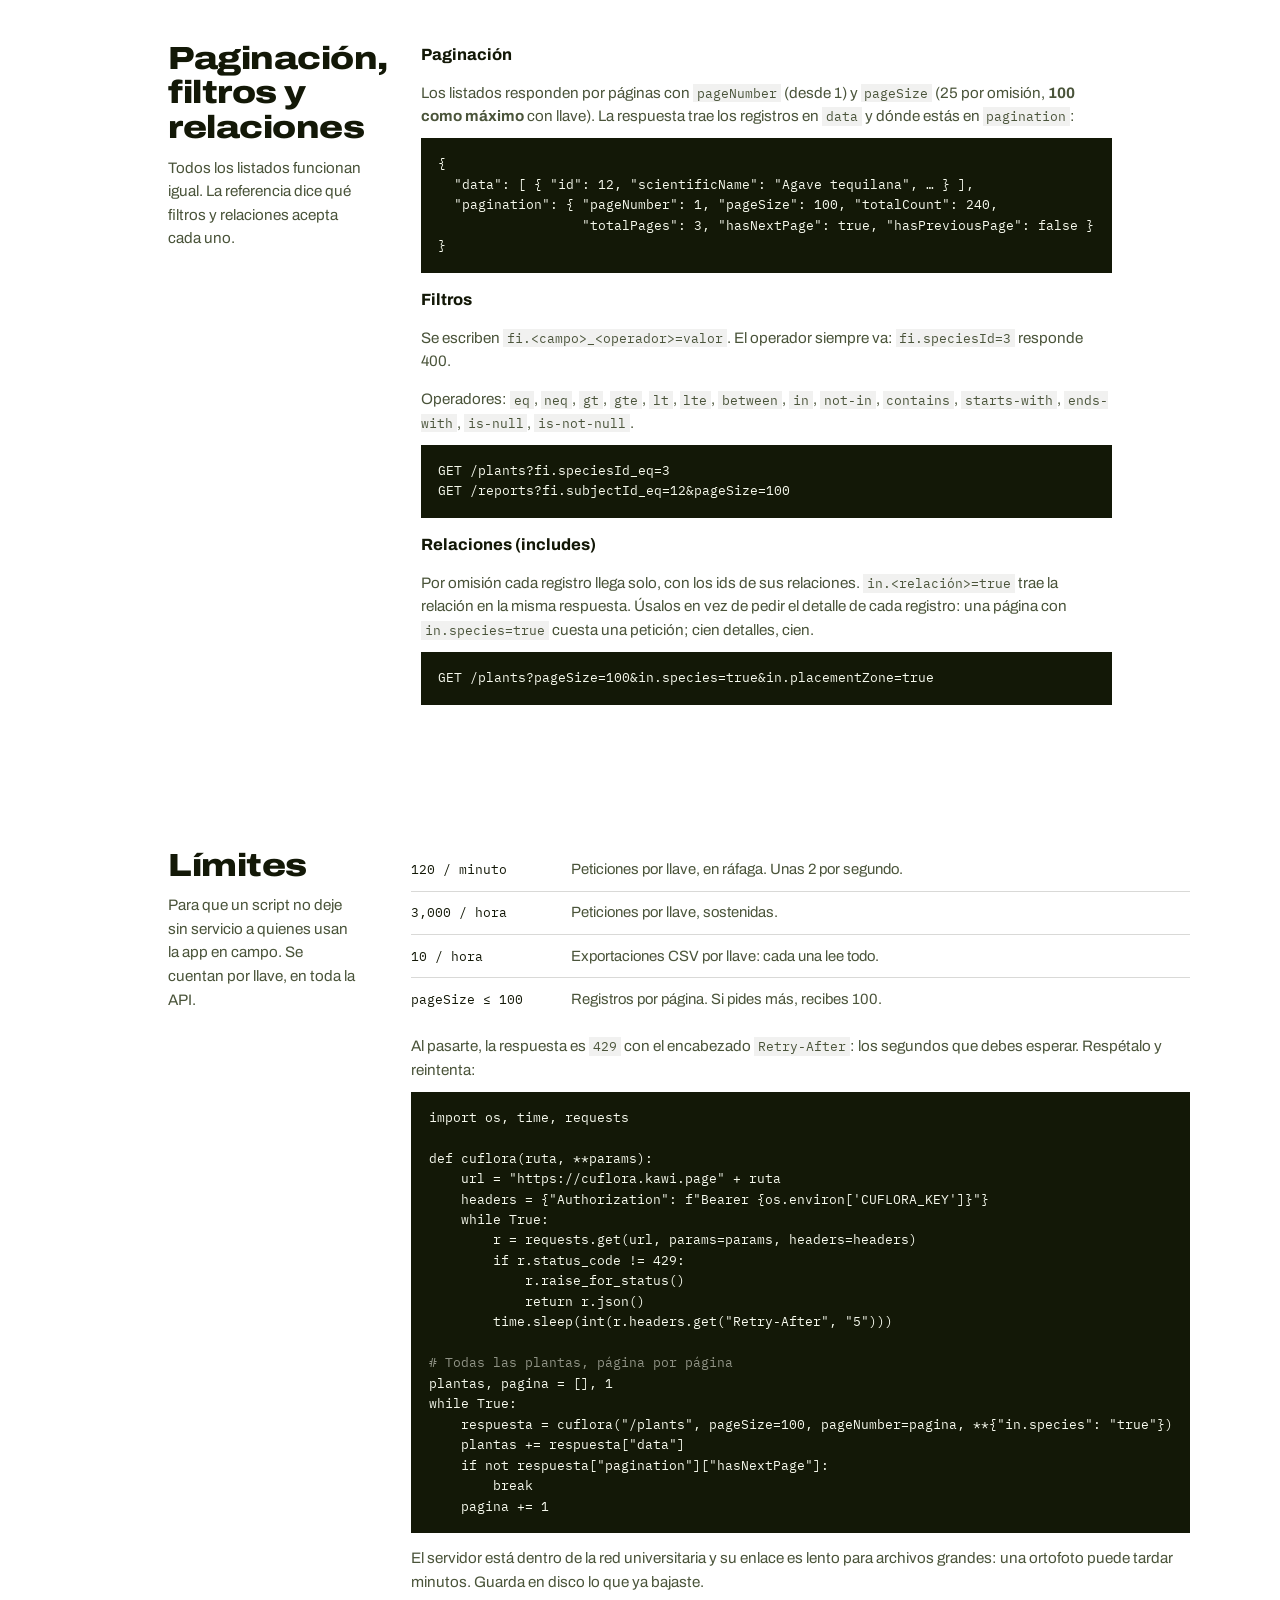
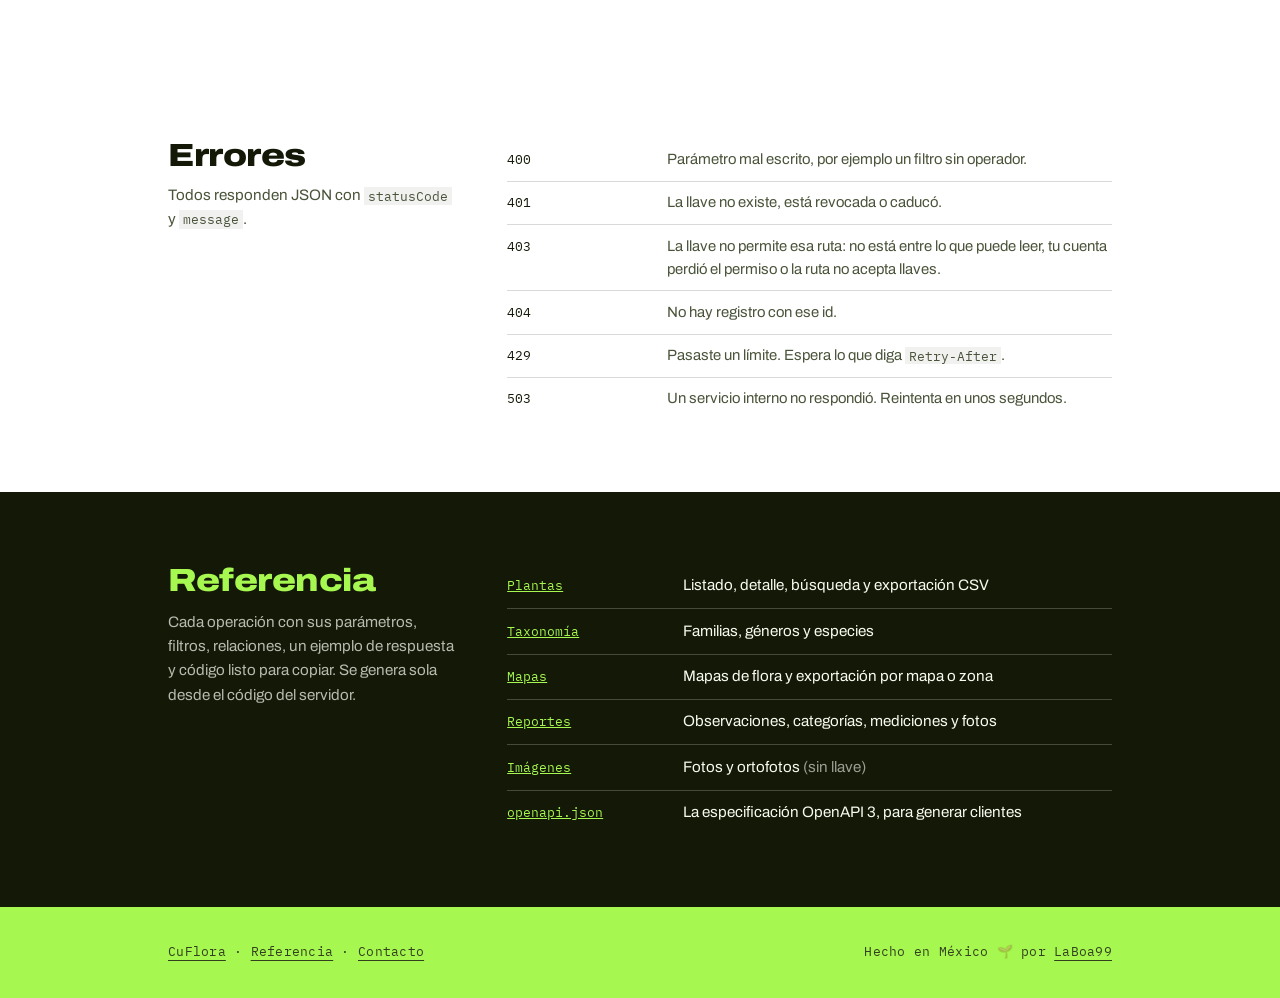
==== commit 9a5282fe: "Documentación: términos en español y filtros sin operador fijo Tipos de parámetro en español (entero" ====
--- a/desarrolladores/index.html
+++ b/desarrolladores/index.html
@@ -108,8 +108,8 @@
   <section class="panel" id="consultas">
     <div class="wrap sec-grid">
       <div>
-        <h2>Paginación, filtros e includes</h2>
-        <p class="intro">Todos los listados funcionan igual. La referencia dice qué filtros e includes acepta cada uno.</p>
+        <h2>Paginación, filtros y relaciones</h2>
+        <p class="intro">Todos los listados funcionan igual. La referencia dice qué filtros y relaciones acepta cada uno.</p>
       </div>
       <div class="prosa">
         <h3>Paginación</h3>
@@ -126,7 +126,7 @@
         <pre class="codigo">GET /plants?fi.speciesId_eq=3
 GET /reports?fi.subjectId_eq=12&amp;pageSize=100</pre>
 
-        <h3>Includes</h3>
+        <h3>Relaciones (includes)</h3>
         <p>Por omisión cada registro llega solo, con los ids de sus relaciones. <code>in.&lt;relación&gt;=true</code> trae la relación en la misma respuesta. Úsalos en vez de pedir el detalle de cada registro: una página con <code>in.species=true</code> cuesta una petición; cien detalles, cien.</p>
         <pre class="codigo">GET /plants?pageSize=100&amp;in.species=true&amp;in.placementZone=true</pre>
       </div>
@@ -184,7 +184,7 @@
         <tbody>
           <tr><th scope="row">400</th><td>Parámetro mal escrito, por ejemplo un filtro sin operador.</td></tr>
           <tr><th scope="row">401</th><td>La llave no existe, está revocada o caducó.</td></tr>
-          <tr><th scope="row">403</th><td>La llave no permite esa ruta: no está en sus scopes, tu cuenta perdió el permiso o la ruta no acepta llaves.</td></tr>
+          <tr><th scope="row">403</th><td>La llave no permite esa ruta: no está entre lo que puede leer, tu cuenta perdió el permiso o la ruta no acepta llaves.</td></tr>
           <tr><th scope="row">404</th><td>No hay registro con ese id.</td></tr>
           <tr><th scope="row">429</th><td>Pasaste un límite. Espera lo que diga <code>Retry-After</code>.</td></tr>
           <tr><th scope="row">503</th><td>Un servicio interno no respondió. Reintenta en unos segundos.</td></tr>
@@ -197,7 +197,7 @@
     <div class="wrap sec-grid">
       <div>
         <h2>Referencia</h2>
-        <p class="intro">Cada operación con sus parámetros, filtros, includes, un ejemplo de respuesta y código listo para copiar. Se genera sola desde el código del servidor.</p>
+        <p class="intro">Cada operación con sus parámetros, filtros, relaciones, un ejemplo de respuesta y código listo para copiar. Se genera sola desde el código del servidor.</p>
       </div>
       <table class="stack-tabla">
         <tbody>
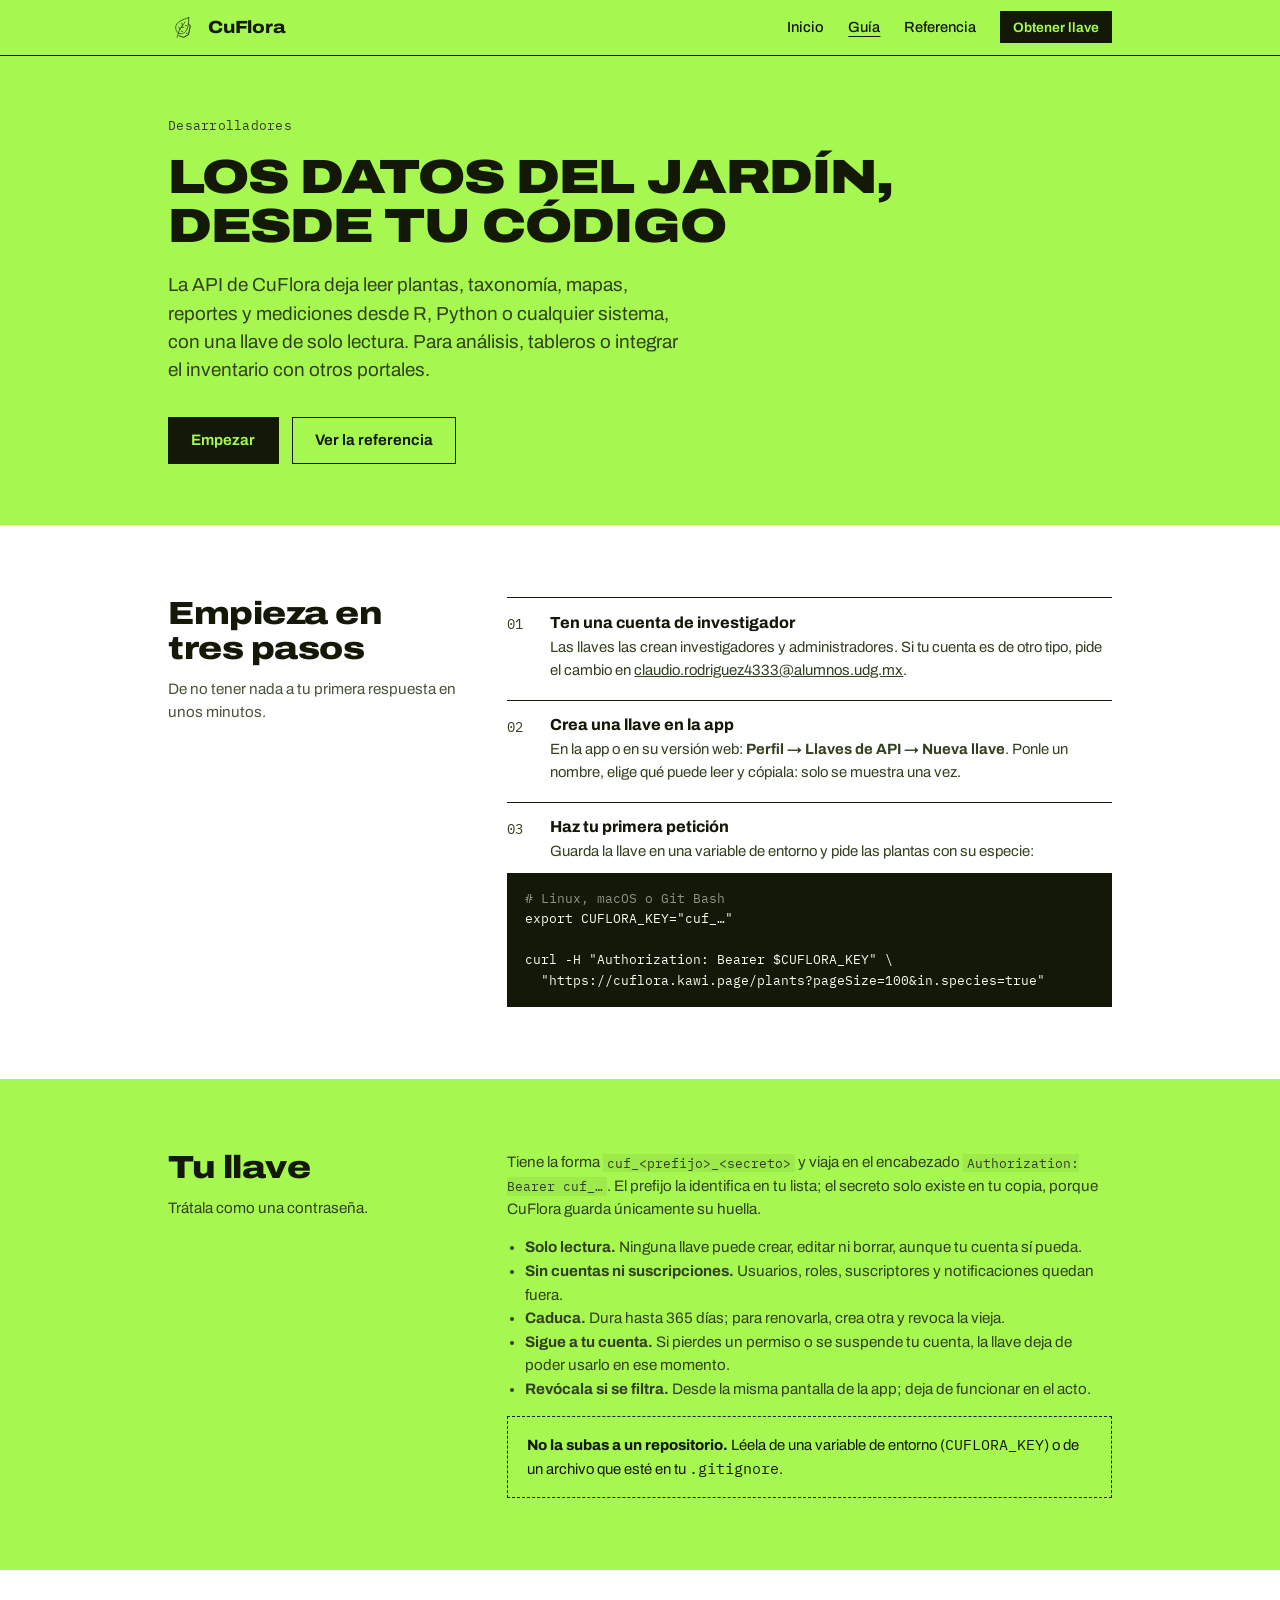
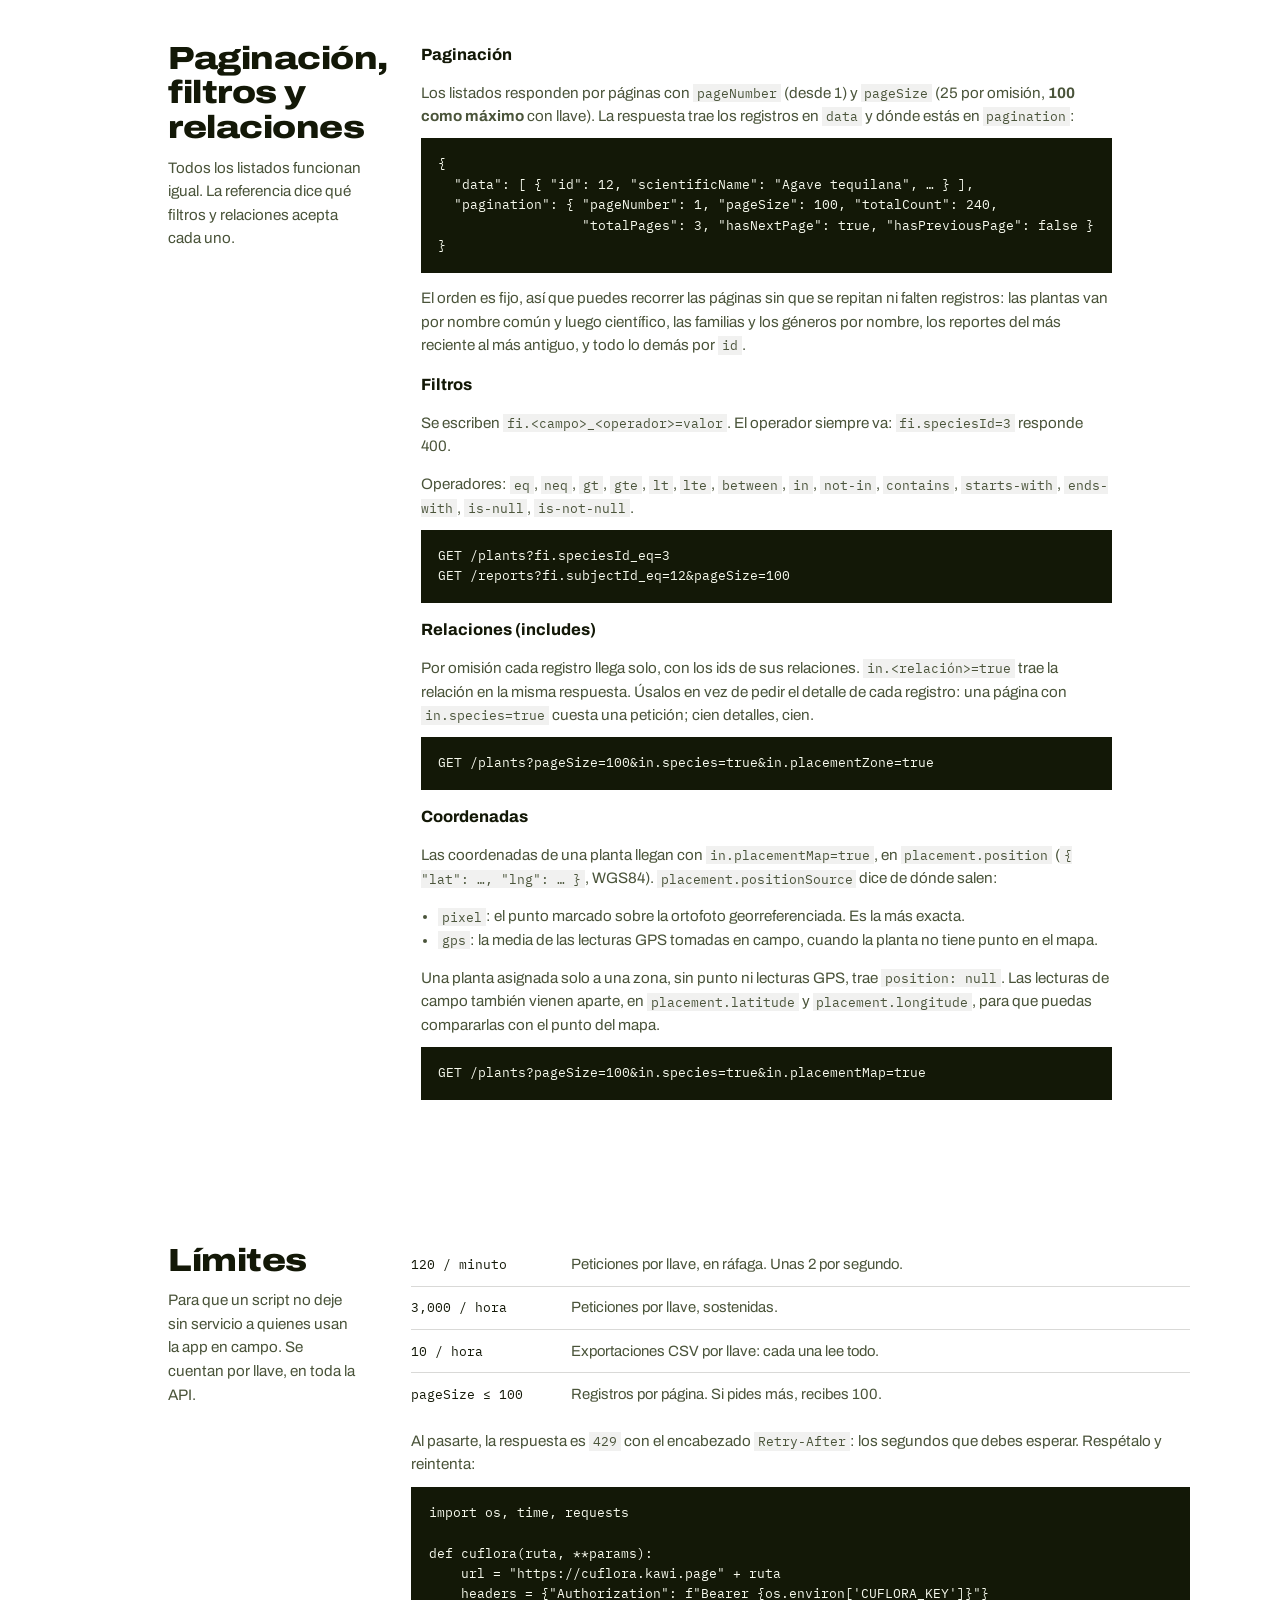
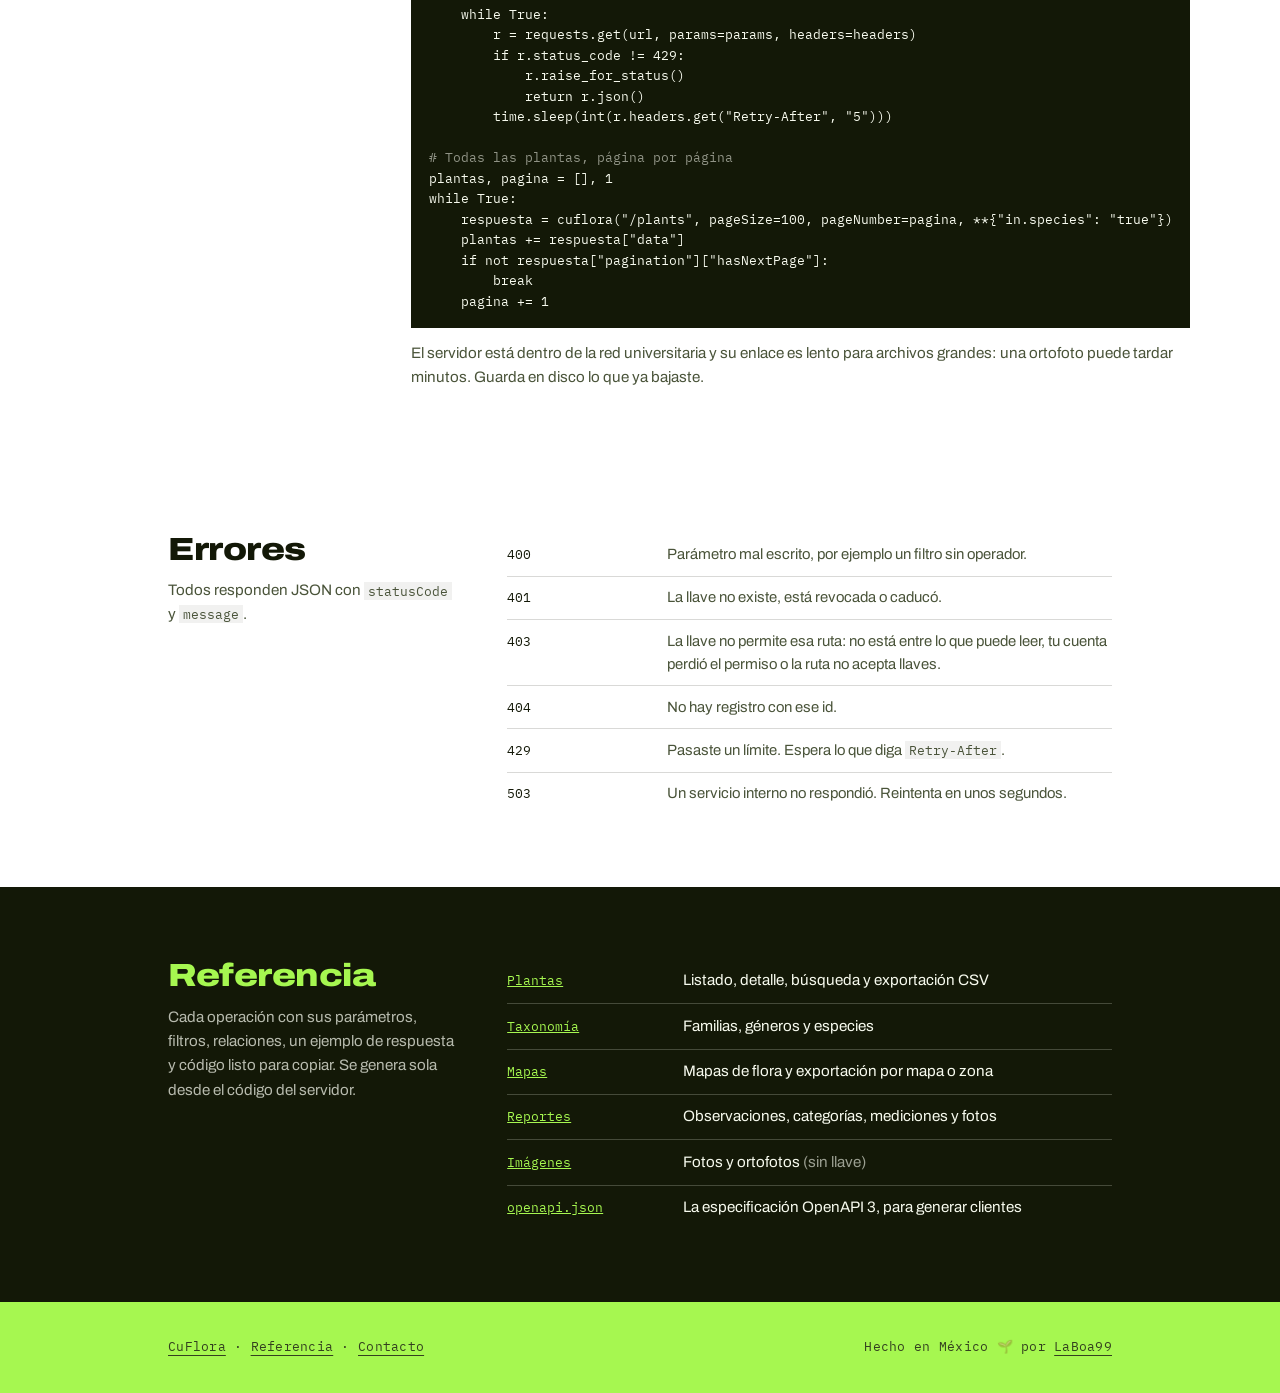
==== commit 349dcd08: "Guía: orden de la paginación y coordenadas de las plantas" ====
--- a/desarrolladores/index.html
+++ b/desarrolladores/index.html
@@ -119,6 +119,7 @@
   "pagination": { "pageNumber": 1, "pageSize": 100, "totalCount": 240,
                   "totalPages": 3, "hasNextPage": true, "hasPreviousPage": false }
 }</pre>
+        <p>El orden es fijo, así que puedes recorrer las páginas sin que se repitan ni falten registros: las plantas van por nombre común y luego científico, las familias y los géneros por nombre, los reportes del más reciente al más antiguo, y todo lo demás por <code>id</code>.</p>
 
         <h3>Filtros</h3>
         <p>Se escriben <code>fi.&lt;campo&gt;_&lt;operador&gt;=valor</code>. El operador siempre va: <code>fi.speciesId=3</code> responde 400.</p>
@@ -129,6 +130,15 @@
         <h3>Relaciones (includes)</h3>
         <p>Por omisión cada registro llega solo, con los ids de sus relaciones. <code>in.&lt;relación&gt;=true</code> trae la relación en la misma respuesta. Úsalos en vez de pedir el detalle de cada registro: una página con <code>in.species=true</code> cuesta una petición; cien detalles, cien.</p>
         <pre class="codigo">GET /plants?pageSize=100&amp;in.species=true&amp;in.placementZone=true</pre>
+
+        <h3>Coordenadas</h3>
+        <p>Las coordenadas de una planta llegan con <code>in.placementMap=true</code>, en <code>placement.position</code> (<code>{ "lat": …, "lng": … }</code>, WGS84). <code>placement.positionSource</code> dice de dónde salen:</p>
+        <ul>
+          <li><code>pixel</code>: el punto marcado sobre la ortofoto georreferenciada. Es la más exacta.</li>
+          <li><code>gps</code>: la media de las lecturas GPS tomadas en campo, cuando la planta no tiene punto en el mapa.</li>
+        </ul>
+        <p>Una planta asignada solo a una zona, sin punto ni lecturas GPS, trae <code>position: null</code>. Las lecturas de campo también vienen aparte, en <code>placement.latitude</code> y <code>placement.longitude</code>, para que puedas compararlas con el punto del mapa.</p>
+        <pre class="codigo">GET /plants?pageSize=100&amp;in.species=true&amp;in.placementMap=true</pre>
       </div>
     </div>
   </section>
